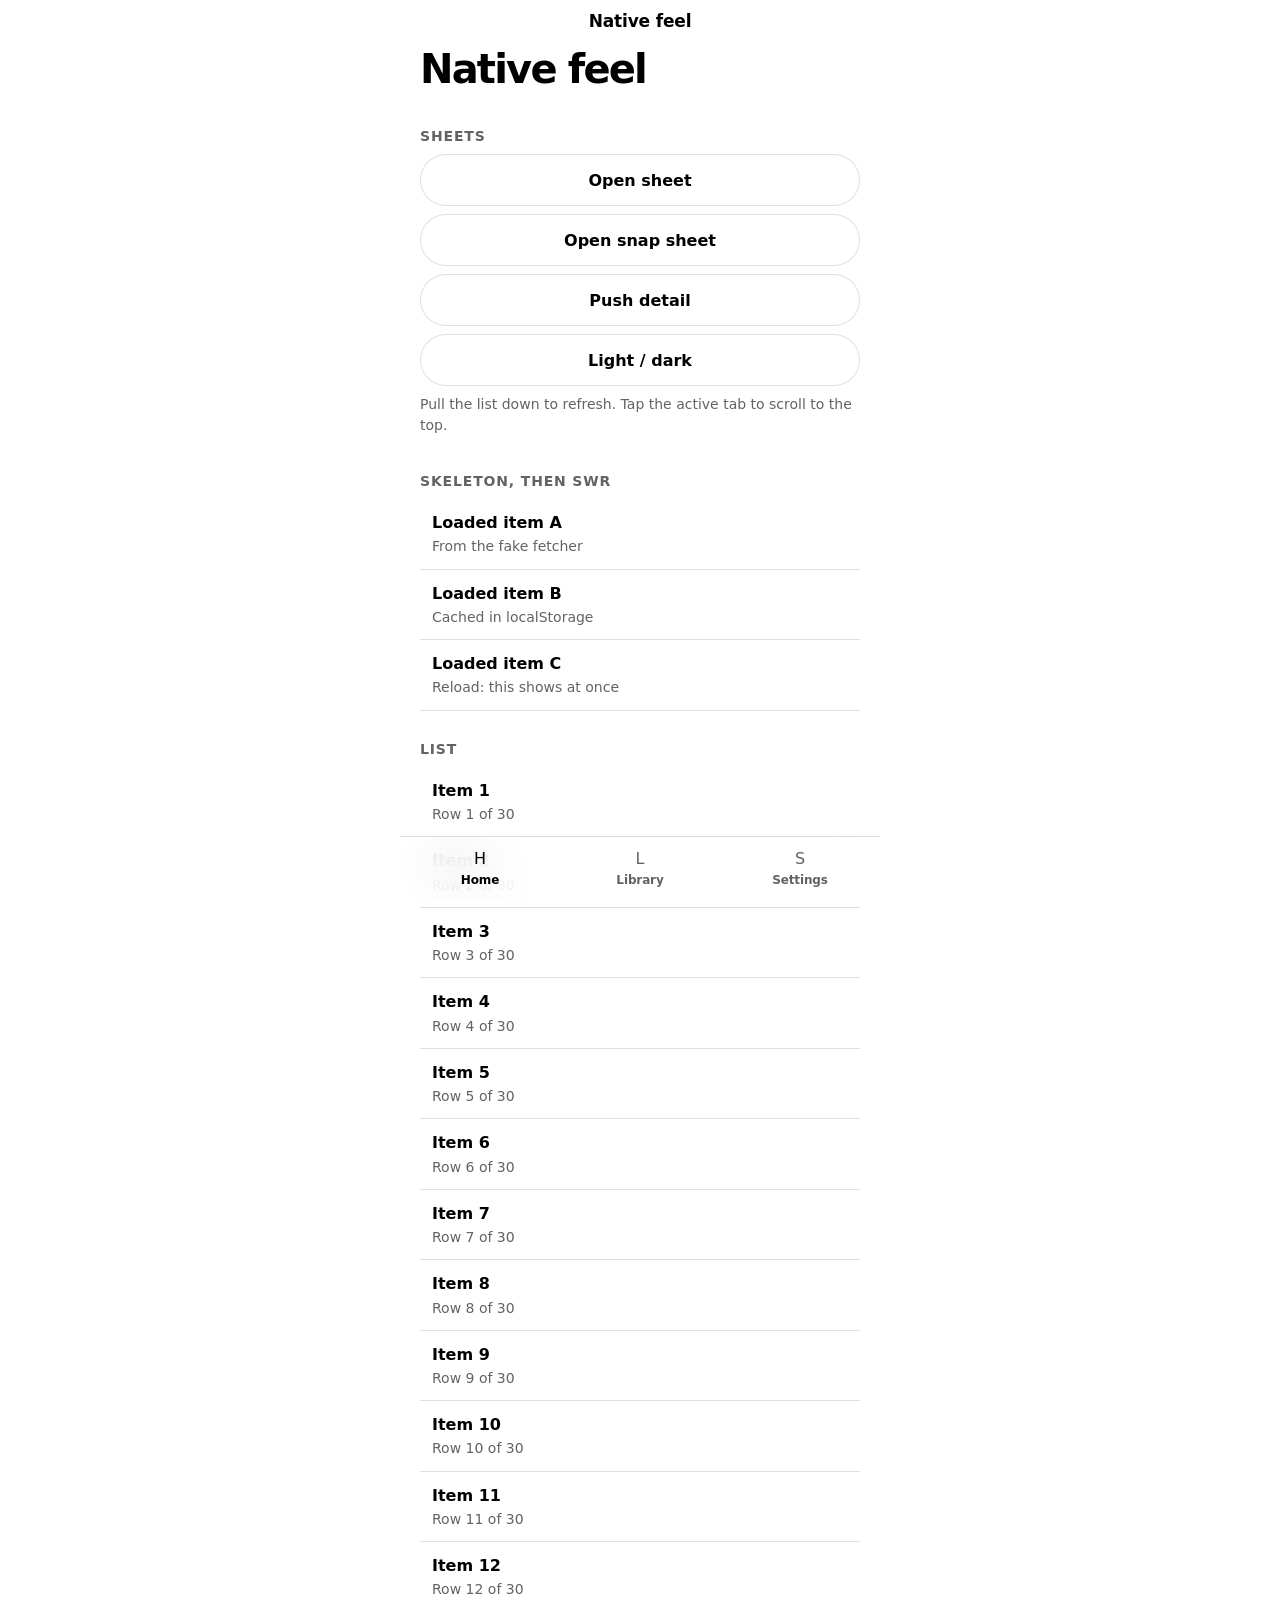
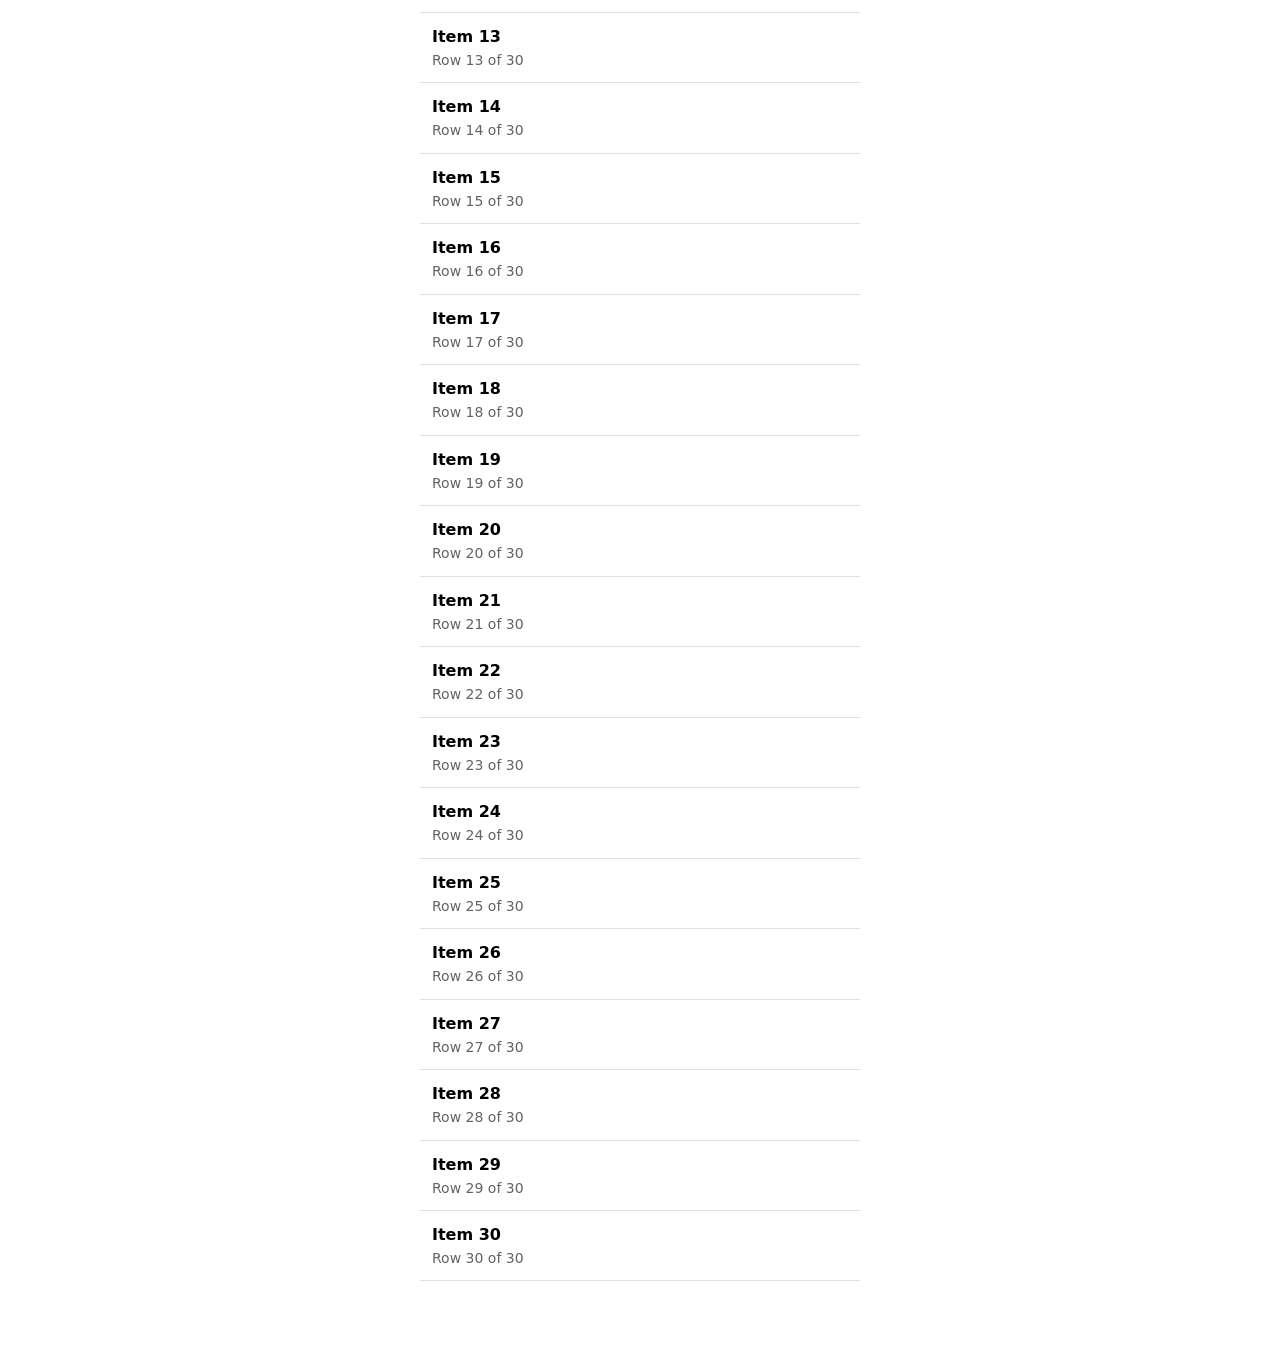
==== demo/native/index.html @ bf3e9220 "feat: native feel (v0.6.0): transitions, iOS sheets, touch feel, system look, app-like scrolling, in" ====
<!DOCTYPE html>
<html lang="en" class="ak-native ak-system-font">
<head>
<meta charset="utf-8">
<meta name="viewport" content="width=device-width, initial-scale=1, viewport-fit=cover">
<title>app-kit native feel demo</title>
<meta name="color-scheme" content="dark light">
<link rel="stylesheet" href="../../frontend/ak-tokens.css">
<link rel="stylesheet" href="../../frontend/ak-components.css">
<link rel="stylesheet" href="../../frontend/app-kit.css">
<link rel="stylesheet" href="../../frontend/ak-native.css">
<link rel="stylesheet" href="../../frontend/ak-view-transitions.css">
<style>
  html, body { background: var(--ak-bg); }
  body { margin: 0; color: var(--ak-text); font: var(--ak-fs-lg)/1.45 var(--ak-font); }
  #app { box-sizing: border-box; width: min(var(--ak-phone), 100%); min-height: 100vh; margin: 0 auto; padding-bottom: calc(var(--ak-tab) + 24px); background: var(--ak-bg); }
  .demo-section { padding: var(--ak-s3) 20px 0; }
  .demo-section h2 { margin: var(--ak-s4) 0 var(--ak-s2); color: var(--ak-muted); font-size: var(--ak-fs-md); font-weight: 600; text-transform: uppercase; letter-spacing: 0.06em; }
  .demo-buttons { display: flex; flex-wrap: wrap; gap: var(--ak-s2); }
  .demo-note { margin: var(--ak-s2) 0; color: var(--ak-muted); font-size: var(--ak-fs-md); }
  .demo-skel-row { display: flex; align-items: center; gap: var(--ak-s3); padding: var(--ak-s3) 0; }
  .demo-skel-row .demo-skel-text { flex: 1; min-width: 0; }
  .demo-detail { box-sizing: border-box; width: min(var(--ak-phone), 100%); min-height: 100vh; margin: 0 auto; padding: var(--ak-safe-top) 0 24px; background: var(--ak-bg); }
  .demo-sheet-body p { margin: 0 0 var(--ak-s3); }
  [hidden] { display: none !important; }
</style>
</head>
<body>

<div id="app">
  <section class="ak-screen" id="screen-main">
    <header class="ak-navbar"><span class="ak-navbar-title" aria-hidden="true">Native feel</span></header>
    <h1 class="ak-large-title" id="large-title">Native feel</h1>
    <div id="tab-content"></div>
  </section>

  <section class="ak-screen demo-detail" id="screen-detail" hidden>
    <div class="ak-screen-head">
      <button class="ak-btn ak-btn-text" id="btn-back" type="button">Back</button>
    </div>
    <div class="demo-section">
      <h1 class="ak-screen-title">Detail</h1>
      <p class="demo-note">Pushed with AppKit.transition.go({ direction: 'push' }). Back pops it.</p>
      <p class="demo-note"><strong>Demo only:</strong> the edge swipe back is forced on here (force: true). In an installed app it is on by itself. In a browser tab it stays off, because the browser owns that gesture.</p>
    </div>
  </section>
</div>

<!-- Outside #app: a transform on #app (sheet scaleBackground) would move fixed children. -->
<div id="tabbar-host"></div>

<script src="../../frontend/ak-native.js"></script>
<script src="../../frontend/ak-sheet.js"></script>
<script src="../../frontend/ak-tabbar.js"></script>
<script src="../../frontend/ak-transition.js"></script>
<script src="../../frontend/ak-swr.js"></script>
<script src="demo.js"></script>
</body>
</html>
---- frontend/ak-tokens.css ----
/*
 * app-kit design tokens (the Hangry look, shared by all apps).
 *
 * Dark is the default. A light phone gets the light colours through
 * prefers-color-scheme. A page can force a scheme with
 * <html data-ak-scheme="dark"> or <html data-ak-scheme="light">, and that
 * wins over the phone setting. Only colours change between schemes. Space,
 * type and radii are the same in both.
 *
 * ---------------------------------------------------------------------------
 * OVERRIDE POINT: ACCENT. Each app keeps its own accent colour.
 * ---------------------------------------------------------------------------
 * The defaults below are Hangry pink. An app sets its own accent by
 * reassigning these four variables in a style block AFTER this file:
 *
 *   --ak-accent          the main accent (links, accent buttons, active marks)
 *   --ak-accent-2        the focus ring and the focused input outline
 *   --ak-accent-strong   a deeper accent for pressed or filled states
 *   --ak-accent-ink      text on top of an accent fill
 *
 * Example (Loan some, teal):
 *
 *   :root {
 *     --ak-accent: #2bb3a3; --ak-accent-2: #2bb3a3; --ak-accent-strong: #2bb3a3;
 *   }
 *   @media (prefers-color-scheme: light) {
 *     :root { --ak-accent: #00857a; --ak-accent-2: #00857a; --ak-accent-strong: #00857a; }
 *   }
 *   // Only if the page forces a scheme with data-ak-scheme:
 *   html[data-ak-scheme="dark"]  { --ak-accent: #2bb3a3; --ak-accent-2: #2bb3a3; --ak-accent-strong: #2bb3a3; }
 *   html[data-ak-scheme="light"] { --ak-accent: #00857a; --ak-accent-2: #00857a; --ak-accent-strong: #00857a; }
 *
 * ---------------------------------------------------------------------------
 * OVERRIDE POINT: FONT. Each app may set its own font.
 * ---------------------------------------------------------------------------
 *   --ak-font           the UI font
 *   --ak-font-article   long text (Extrablatt may put a serif here)
 *
 *   :root { --ak-font: Inter, system-ui, sans-serif; }
 */

:root {
  /* Safe area. Same values as app-kit.css, so either file works alone. */
  --ak-safe-top: env(safe-area-inset-top, 0px);
  --ak-safe-right: env(safe-area-inset-right, 0px);
  --ak-safe-bottom: env(safe-area-inset-bottom, 0px);
  --ak-safe-left: env(safe-area-inset-left, 0px);

  /* Colour, dark (the default). */
  /*
   * Text colours (muted, danger, accent + accent-ink) reach WCAG AA (4.5:1)
   * on the page surfaces in both schemes. The error toast reuses --ak-danger
   * on --ak-surface-2, which passes too, so it needs no toast-only colour.
   * The dark accent is a little deeper than before so white ink on an accent
   * fill reaches 4.5:1 (it was 3.56:1 with #ff2d78).
   */
  --ak-bg: #000000;
  --ak-text: #ffffff;
  --ak-muted: #a6a6aa;
  --ak-faint: #636366;
  --ak-hairline: rgba(255, 255, 255, 0.12);
  --ak-surface: #1c1c1e;
  --ak-surface-2: #2c2c2e;
  --ak-surface-3: #3a3a3c;
  --ak-panel: #141416;
  --ak-danger: #ff7f77;
  --ak-warning: #ffd60a;
  --ak-success: #30d158;
  --ak-badge: #9f1239;
  --ak-scrim: rgba(0, 0, 0, 0.72);
  --ak-tabbar: rgba(0, 0, 0, 0.92);
  --ak-overlay: rgba(28, 28, 30, 0.72);
  --ak-glass: rgba(0, 0, 0, 0.72);
  --ak-btn-fill: #ffffff;
  --ak-btn-ink: #000000;
  --ak-accent: #e3166b;
  --ak-accent-2: #ff4d8d;
  --ak-accent-strong: #c40e52;
  --ak-accent-ink: #ffffff;
  color-scheme: dark;

  /* Plan gradients, dark. Dark enough that white type stays readable. */
  --ak-grad-0-1: #5e2b2c; --ak-grad-0-2: #3d1c08;
  --ak-grad-1-1: #5d2f18; --ak-grad-1-2: #372100;
  --ak-grad-2-1: #553503; --ak-grad-2-2: #2d2700;
  --ak-grad-3-1: #483d00; --ak-grad-3-2: #1e2c07;
  --ak-grad-4-1: #364310; --ak-grad-4-2: #092f18;
  --ak-grad-5-1: #1d4826; --ak-grad-5-2: #003027;
  --ak-grad-6-1: #00493a; --ak-grad-6-2: #002e34;
  --ak-grad-7-1: #00484d; --ak-grad-7-2: #002b3e;
  --ak-grad-8-1: #00445b; --ak-grad-8-2: #112743;
  --ak-grad-9-1: #1c3f63; --ak-grad-9-2: #222243;
  --ak-grad-10-1: #343864; --ak-grad-10-2: #2e1e3d;
  --ak-grad-11-1: #45325d; --ak-grad-11-2: #371a33;
  --ak-grad-12-1: #522e51; --ak-grad-12-2: #3d1826;
  --ak-grad-13-1: #5b2b40; --ak-grad-13-2: #3f1917;

  /* Names the v0.1.0 install prompt reads. */
  --ak-ink: var(--ak-text);
  --ak-line: var(--ak-hairline);

  /* Font. Override per app. */
  --ak-font: -apple-system, BlinkMacSystemFont, "Segoe UI", Roboto, Helvetica, Arial, sans-serif;
  --ak-font-article: var(--ak-font);

  /* Type */
  --ak-fs-xs: 11px;
  --ak-fs-sm: 13px;
  --ak-fs-md: 14px;
  --ak-fs-lg: 16px;
  --ak-fs-xl: 17px;
  --ak-fs-display: clamp(32px, 9vw, 40px);
  --ak-fw: 650;
  --ak-fw-bold: 700;
  --ak-lh: 1.35;

  /* Space */
  --ak-s1: 4px;
  --ak-s2: 8px;
  --ak-s3: 12px;
  --ak-s4: 16px;
  --ak-s5: 24px;
  --ak-s15: 15px;
  --ak-s25: 25px;
  --ak-s35: 35px;
  --ak-gutter: 16px;

  /* Radii */
  --ak-radius-sm: 10px;
  --ak-radius-md: 14px;
  --ak-radius-lg: 16px;
  --ak-radius-xl: 22px;
  --ak-radius-hero: 28px;
  --ak-radius-pill: 999px;

  /* Chrome */
  --ak-phone: 480px;
  --ak-tab: calc(64px + env(safe-area-inset-bottom, 0px));
  --ak-tap: 44px;
  --ak-sheet-margin: 12px;

  /*
   * Stacking order: tab bar < sheet layer < toast. Inside the sheet layer
   * the scrim sits under the sheet. A sheet layer is its own stacking
   * context, so the scrim and sheet numbers only count inside it. If an app
   * has its own fixed bars, keep them below --ak-z-sheet-layer.
   */
  --ak-z-tabbar: 20;
  --ak-z-sheet-layer: 40;
  --ak-z-scrim: 30;
  --ak-z-sheet: 31;
  --ak-z-toast: 60;

  /* Motion */
  --ak-ease-spring: cubic-bezier(0.3, 1.45, 0.6, 1);
  --ak-duration: 120ms;
  --ak-duration-press: 80ms;
  --ak-duration-sheet: 220ms;
}

/* Light phone. Colours only. */
@media (prefers-color-scheme: light) {
  :root {
    --ak-bg: #ffffff;
    --ak-text: #000000;
    --ak-muted: #636366;
    --ak-faint: #aeaeb2;
    --ak-hairline: rgba(0, 0, 0, 0.12);
    --ak-surface: #ffffff;
    --ak-surface-2: #f2f2f7;
    --ak-surface-3: #e5e5ea;
    --ak-panel: #f2f2f7;
    --ak-danger: #c0281f;
    --ak-warning: #ff9f0a;
    --ak-success: #34c759;
    --ak-badge: #9f1239;
    --ak-scrim: rgba(0, 0, 0, 0.45);
    --ak-tabbar: rgba(255, 255, 255, 0.92);
    --ak-overlay: rgba(255, 255, 255, 0.78);
    --ak-glass: rgba(255, 255, 255, 0.72);
    --ak-btn-fill: #000000;
    --ak-btn-ink: #ffffff;
    --ak-accent: #c2185b;
    --ak-accent-2: #c2185b;
    --ak-accent-strong: #c2185b;
    --ak-accent-ink: #ffffff;
    color-scheme: light;

    --ak-grad-0-1: #763638; --ak-grad-0-2: #53280c;
    --ak-grad-1-1: #743b1f; --ak-grad-1-2: #4b2f00;
    --ak-grad-2-1: #6b4300; --ak-grad-2-2: #3e3600;
    --ak-grad-3-1: #5b4c00; --ak-grad-3-2: #2b3c0b;
    --ak-grad-4-1: #445514; --ak-grad-4-2: #0d4022;
    --ak-grad-5-1: #245a30; --ak-grad-5-2: #004136;
    --ak-grad-6-1: #005c4a; --ak-grad-6-2: #004047;
    --ak-grad-7-1: #005b60; --ak-grad-7-2: #003b54;
    --ak-grad-8-1: #005672; --ak-grad-8-2: #19365b;
    --ak-grad-9-1: #234f7c; --ak-grad-9-2: #2f2f5b;
    --ak-grad-10-1: #41477d; --ak-grad-10-2: #402a53;
    --ak-grad-11-1: #574075; --ak-grad-11-2: #4b2546;
    --ak-grad-12-1: #673a65; --ak-grad-12-2: #532335;
    --ak-grad-13-1: #723650; --ak-grad-13-2: #562422;
  }
}

/*
 * Forced schemes. They come after the media block and are more specific
 * (html + attribute), so they win over the phone setting.
 */
html[data-ak-scheme="dark"] {
  --ak-bg: #000000;
  --ak-text: #ffffff;
  --ak-muted: #a6a6aa;
  --ak-faint: #636366;
  --ak-hairline: rgba(255, 255, 255, 0.12);
  --ak-surface: #1c1c1e;
  --ak-surface-2: #2c2c2e;
  --ak-surface-3: #3a3a3c;
  --ak-panel: #141416;
  --ak-danger: #ff7f77;
  --ak-warning: #ffd60a;
  --ak-success: #30d158;
  --ak-badge: #9f1239;
  --ak-scrim: rgba(0, 0, 0, 0.72);
  --ak-tabbar: rgba(0, 0, 0, 0.92);
  --ak-overlay: rgba(28, 28, 30, 0.72);
  --ak-glass: rgba(0, 0, 0, 0.72);
  --ak-btn-fill: #ffffff;
  --ak-btn-ink: #000000;
  --ak-accent: #e3166b;
  --ak-accent-2: #ff4d8d;
  --ak-accent-strong: #c40e52;
  --ak-accent-ink: #ffffff;
  color-scheme: dark;

  --ak-grad-0-1: #5e2b2c; --ak-grad-0-2: #3d1c08;
  --ak-grad-1-1: #5d2f18; --ak-grad-1-2: #372100;
  --ak-grad-2-1: #553503; --ak-grad-2-2: #2d2700;
  --ak-grad-3-1: #483d00; --ak-grad-3-2: #1e2c07;
  --ak-grad-4-1: #364310; --ak-grad-4-2: #092f18;
  --ak-grad-5-1: #1d4826; --ak-grad-5-2: #003027;
  --ak-grad-6-1: #00493a; --ak-grad-6-2: #002e34;
  --ak-grad-7-1: #00484d; --ak-grad-7-2: #002b3e;
  --ak-grad-8-1: #00445b; --ak-grad-8-2: #112743;
  --ak-grad-9-1: #1c3f63; --ak-grad-9-2: #222243;
  --ak-grad-10-1: #343864; --ak-grad-10-2: #2e1e3d;
  --ak-grad-11-1: #45325d; --ak-grad-11-2: #371a33;
  --ak-grad-12-1: #522e51; --ak-grad-12-2: #3d1826;
  --ak-grad-13-1: #5b2b40; --ak-grad-13-2: #3f1917;
}

html[data-ak-scheme="light"] {
  --ak-bg: #ffffff;
  --ak-text: #000000;
  --ak-muted: #636366;
  --ak-faint: #aeaeb2;
  --ak-hairline: rgba(0, 0, 0, 0.12);
  --ak-surface: #ffffff;
  --ak-surface-2: #f2f2f7;
  --ak-surface-3: #e5e5ea;
  --ak-panel: #f2f2f7;
  --ak-danger: #c0281f;
  --ak-warning: #ff9f0a;
  --ak-success: #34c759;
  --ak-badge: #9f1239;
  --ak-scrim: rgba(0, 0, 0, 0.45);
  --ak-tabbar: rgba(255, 255, 255, 0.92);
  --ak-overlay: rgba(255, 255, 255, 0.78);
  --ak-glass: rgba(255, 255, 255, 0.72);
  --ak-btn-fill: #000000;
  --ak-btn-ink: #ffffff;
  --ak-accent: #c2185b;
  --ak-accent-2: #c2185b;
  --ak-accent-strong: #c2185b;
  --ak-accent-ink: #ffffff;
  color-scheme: light;

  --ak-grad-0-1: #763638; --ak-grad-0-2: #53280c;
  --ak-grad-1-1: #743b1f; --ak-grad-1-2: #4b2f00;
  --ak-grad-2-1: #6b4300; --ak-grad-2-2: #3e3600;
  --ak-grad-3-1: #5b4c00; --ak-grad-3-2: #2b3c0b;
  --ak-grad-4-1: #445514; --ak-grad-4-2: #0d4022;
  --ak-grad-5-1: #245a30; --ak-grad-5-2: #004136;
  --ak-grad-6-1: #005c4a; --ak-grad-6-2: #004047;
  --ak-grad-7-1: #005b60; --ak-grad-7-2: #003b54;
  --ak-grad-8-1: #005672; --ak-grad-8-2: #19365b;
  --ak-grad-9-1: #234f7c; --ak-grad-9-2: #2f2f5b;
  --ak-grad-10-1: #41477d; --ak-grad-10-2: #402a53;
  --ak-grad-11-1: #574075; --ak-grad-11-2: #4b2546;
  --ak-grad-12-1: #673a65; --ak-grad-12-2: #532335;
  --ak-grad-13-1: #723650; --ak-grad-13-2: #562422;
}
---- frontend/ak-components.css ----
/*
 * app-kit components (the Hangry look, tokenized).
 *
 * Needs ak-tokens.css. Every class starts with "ak-". Nothing here styles a
 * bare element, so including this file never changes existing markup.
 * The only element-rooted rules are html.ak-sheet-open and the html.eink layer.
 */

/* ---------- Buttons ---------- */

.ak-btn {
  appearance: none;
  box-sizing: border-box;
  display: inline-flex;
  align-items: center;
  justify-content: center;
  width: 100%;
  min-height: 52px;
  padding: 0 18px;
  border: 0;
  border-radius: var(--ak-radius-pill);
  background: var(--ak-btn-fill);
  color: var(--ak-btn-ink);
  font: inherit;
  font-size: var(--ak-fs-lg);
  font-weight: var(--ak-fw);
  text-decoration: none;
  cursor: pointer;
}
.ak-btn:disabled { opacity: 0.55; cursor: default; }
.ak-btn-secondary {
  background: transparent;
  color: var(--ak-text);
  box-shadow: inset 0 0 0 1px var(--ak-hairline);
}
.ak-btn-ghost { background: transparent; color: var(--ak-muted); }
.ak-btn-danger {
  background: transparent;
  color: var(--ak-danger);
  box-shadow: inset 0 0 0 1px var(--ak-danger);
}
.ak-btn-text {
  width: auto;
  min-height: var(--ak-tap);
  padding: 8px 0;
  background: transparent;
  color: var(--ak-muted);
  font-size: 15px;
  font-weight: 400;
}
.ak-btn-accent { background: var(--ak-accent); color: var(--ak-accent-ink); }

.ak-icon-btn {
  appearance: none;
  display: grid;
  place-items: center;
  position: relative;
  width: var(--ak-tap);
  height: var(--ak-tap);
  padding: 0;
  border: 0;
  background: transparent;
  color: var(--ak-text);
  font: inherit;
  cursor: pointer;
}
.ak-icon-btn-on { background: var(--ak-surface-2); border-radius: var(--ak-radius-pill); }

.ak-toggle {
  appearance: none;
  display: inline-flex;
  align-items: center;
  justify-content: center;
  box-sizing: border-box;
  width: 100%;
  min-height: 48px;
  padding: 0 18px;
  border: 0;
  border-radius: var(--ak-radius-pill);
  background: transparent;
  color: var(--ak-text);
  box-shadow: inset 0 0 0 1.5px var(--ak-text);
  font: inherit;
  font-size: var(--ak-fs-lg);
  font-weight: var(--ak-fw);
  cursor: pointer;
}
.ak-toggle-on {
  background: var(--ak-btn-fill);
  color: var(--ak-btn-ink);
  box-shadow: none;
}

.ak-chip {
  appearance: none;
  display: inline-flex;
  align-items: center;
  justify-content: center;
  box-sizing: border-box;
  min-height: var(--ak-tap);
  padding: 0 14px;
  border: 0;
  border-radius: var(--ak-radius-pill);
  background: var(--ak-surface-2);
  color: var(--ak-text);
  font: inherit;
  font-size: var(--ak-fs-md);
  text-decoration: none;
  cursor: pointer;
}
.ak-chip-on { background: var(--ak-btn-fill); color: var(--ak-btn-ink); }

.ak-pill {
  display: inline-flex;
  align-items: center;
  box-sizing: border-box;
  min-height: 40px;
  padding: 8px 16px;
  border: 0;
  border-radius: var(--ak-radius-pill);
  background: var(--ak-overlay);
  color: var(--ak-text);
  -webkit-backdrop-filter: blur(18px);
  backdrop-filter: blur(18px);
  font: inherit;
  font-size: 15px;
  font-weight: 600;
}

.ak-badge {
  display: inline-grid;
  place-items: center;
  box-sizing: border-box;
  min-width: 16px;
  height: 16px;
  padding: 0 4px;
  border-radius: 99px;
  background: var(--ak-badge);
  color: #ffffff;
  font-size: var(--ak-fs-xs);
  font-weight: var(--ak-fw-bold);
  line-height: 1;
}

/* ---------- Cards, panels, lists ---------- */

.ak-card {
  box-sizing: border-box;
  border-radius: var(--ak-radius-xl);
  background: var(--ak-surface);
  color: var(--ak-text);
  padding: var(--ak-s4);
}

.ak-card-hero {
  position: relative;
  box-sizing: border-box;
  height: 214px;
  border-radius: var(--ak-radius-hero);
  overflow: hidden;
  isolation: isolate;
  background: var(--ak-surface);
  color: #ffffff;
  padding: var(--ak-s4);
  display: flex;
  flex-direction: column;
  justify-content: flex-end;
}

.ak-card-menu {
  display: flex;
  flex-direction: column;
  box-sizing: border-box;
  min-width: min(220px, calc(100vw - 48px));
  padding: 6px;
  border-radius: var(--ak-radius-md);
  background: var(--ak-surface);
  color: var(--ak-text);
  box-shadow: 0 12px 40px rgba(0, 0, 0, 0.35);
}
.ak-card-menu[hidden] { display: none; }
.ak-card-menu-item {
  appearance: none;
  box-sizing: border-box;
  display: flex;
  align-items: center;
  justify-content: space-between;
  gap: 8px;
  width: 100%;
  min-height: var(--ak-tap);
  padding: 12px;
  border: 0;
  border-radius: var(--ak-radius-sm);
  background: transparent;
  color: inherit;
  font: inherit;
  font-size: var(--ak-fs-lg);
  text-align: left;
  cursor: pointer;
}
.ak-card-menu-item-on { background: var(--ak-hairline); }
.ak-card-menu-item-danger { color: var(--ak-danger); }
.ak-card-menu-item-muted { color: var(--ak-muted); }

.ak-panel {
  box-sizing: border-box;
  padding: var(--ak-s4);
  border-radius: var(--ak-radius-xl);
  background: var(--ak-panel);
  color: var(--ak-text);
}

.ak-list { display: flex; flex-direction: column; }
.ak-row {
  appearance: none;
  box-sizing: border-box;
  display: flex;
  align-items: center;
  gap: var(--ak-s3);
  min-height: var(--ak-tap);
  padding: var(--ak-s3);
  border: 0;
  border-bottom: 1px solid var(--ak-hairline);
  background: transparent;
  color: inherit;
  font: inherit;
  text-align: left;
}
.ak-row-grow { flex: 1; min-width: 0; }
.ak-row-title { margin: 0; font-size: var(--ak-fs-lg); font-weight: 600; }
.ak-row-sub { margin: 2px 0 0; color: var(--ak-muted); font-size: var(--ak-fs-md); }

.ak-or {
  display: flex;
  align-items: center;
  gap: var(--ak-s3);
  color: var(--ak-faint);
  font-size: var(--ak-fs-sm);
  letter-spacing: 0.08em;
  text-transform: uppercase;
}
.ak-or::before,
.ak-or::after {
  content: "";
  flex: 1;
  height: 1px;
  background: var(--ak-hairline);
}

/* ---------- Sheet ---------- */

html.ak-sheet-open,
html.ak-sheet-open body {
  overflow: hidden;
  overscroll-behavior: none;
}

.ak-scrim {
  position: fixed;
  top: 0;
  left: 0;
  width: 100%;
  height: 100%;
  padding: 0;
  border: 0;
  background: var(--ak-scrim);
  z-index: var(--ak-z-scrim, 30);
}

.ak-sheet {
  position: fixed;
  left: 0;
  right: 0;
  bottom: 0;
  box-sizing: border-box;
  width: min(var(--ak-phone), 100%);
  max-height: calc(100vh - var(--ak-sheet-margin) - var(--ak-safe-top));
  max-height: calc(100dvh - var(--ak-sheet-margin) - var(--ak-safe-top));
  margin: 0 auto;
  padding: 8px 20px calc(20px + var(--ak-safe-bottom));
  overflow-x: hidden;
  overflow-y: auto;
  overscroll-behavior: contain;
  border-radius: 22px 22px 0 0;
  background: var(--ak-surface);
  color: var(--ak-text);
  z-index: var(--ak-z-sheet, 31);
}
.ak-sheet:has(> .ak-sheet-scroll) {
  display: flex;
  flex-direction: column;
  overflow: hidden;
}

.ak-grabber {
  width: 36px;
  height: 5px;
  margin: 6px auto 14px;
  border-radius: 99px;
  background: var(--ak-surface-3);
  touch-action: none;
}
.ak-sheet-head {
  position: relative;
  z-index: 3;
  flex-shrink: 0;
  background: var(--ak-surface);
  touch-action: none;
}
.ak-sheet-scroll {
  flex: 1 1 auto;
  min-height: 0;
  overflow-x: hidden;
  overflow-y: auto;
  overscroll-behavior: contain;
  padding: 16px 6px 12px;
}
.ak-sheet-dock {
  position: sticky;
  bottom: 0;
  flex-shrink: 0;
  z-index: 2;
  padding-top: 16px;
  background: var(--ak-surface);
}

/*
 * AppKit.sheet adds these. The layer has its own z-index, so the whole sheet
 * (scrim and sheet inside it) paints above the tab bar. Without it, the 30
 * and 31 below only count inside the layer and the tab bar eats the taps.
 */
.ak-sheet-layer {
  position: fixed;
  top: 0;
  left: 0;
  width: 0;
  height: 0;
  z-index: var(--ak-z-sheet-layer, 40);
}
.ak-sheet-layer .ak-sheet { animation: ak-sheet-in var(--ak-duration-sheet) ease-out; }
.ak-sheet-layer .ak-scrim { animation: ak-fade-in var(--ak-duration-sheet) ease-out; }
.ak-sheet-layer.ak-closing .ak-sheet {
  transform: translateY(100%);
  transition: transform var(--ak-duration-sheet) ease-in;
}
.ak-sheet-layer.ak-closing .ak-scrim {
  opacity: 0;
  transition: opacity var(--ak-duration-sheet) ease-in;
}
.ak-sheet.ak-dragging { transition: none; }
@keyframes ak-sheet-in { from { transform: translateY(100%); } to { transform: translateY(0); } }
@keyframes ak-fade-in { from { opacity: 0; } to { opacity: 1; } }

/*
 * AppKit.sheet with opts.snaps. The sheet is as tall as its highest snap
 * (--ak-sheet-max, a fraction of the viewport) and is moved with a transform
 * (--ak-sheet-y), so a drag or a snap change never touches layout. While the
 * finger is down (.ak-dragging) the transition is off.
 */
.ak-sheet.ak-sheet-snaps {
  height: min(calc(var(--ak-sheet-max, 1) * 100vh), calc(100vh - var(--ak-sheet-margin) - var(--ak-safe-top)));
  height: min(calc(var(--ak-sheet-max, 1) * 100dvh), calc(100dvh - var(--ak-sheet-margin) - var(--ak-safe-top)));
  transform: translateY(var(--ak-sheet-y, 0px));
  transition: transform var(--ak-duration-sheet) ease-out;
}
.ak-sheet-layer .ak-sheet.ak-sheet-snaps.ak-dragging { transition: none; }
.ak-sheet-layer .ak-sheet.ak-sheet-snaps { animation-name: ak-sheet-in-snap; }
@keyframes ak-sheet-in-snap { from { transform: translateY(100%); } to { transform: translateY(var(--ak-sheet-y, 0px)); } }

/*
 * AppKit.sheet with opts.scaleBackground. The app root scales down behind the
 * sheet, iOS style. The sheet adds .ak-sheet-behind to that element while the
 * sheet is open (and until it has slid out) and .ak-sheet-scaled to <html>
 * while it is open. No background is set on html or body here, theme-color.js
 * reads the page background. Reduced motion: no scale at all.
 */
.ak-sheet-behind {
  transform-origin: 50% 0;
  transition: transform 300ms cubic-bezier(0.2, 0.8, 0.2, 1), border-radius 300ms ease-out;
}
@media (prefers-reduced-motion: no-preference) {
  :root.ak-sheet-scaled .ak-sheet-behind {
    transform: scale(0.94);
    border-radius: 14px;
    overflow: hidden;
  }
}
@media (prefers-reduced-motion: reduce) {
  .ak-sheet-behind { transition: none; }
}

/* AppKit.donate: the chip row wraps, the note has a bottom gap. */
.ak-donate-amounts { display: flex; flex-wrap: wrap; gap: 8px; margin: 12px 0; }
.ak-donate-note { margin: 0 0 12px; }

/* ---------- Tab bar and screen head ---------- */

.ak-tabbar {
  position: fixed;
  left: 0;
  right: 0;
  bottom: 0;
  box-sizing: border-box;
  display: flex;
  justify-content: space-around;
  align-items: center;
  width: min(var(--ak-phone), 100%);
  height: var(--ak-tab);
  margin: 0 auto;
  padding-bottom: var(--ak-safe-bottom);
  background: var(--ak-tabbar);
  -webkit-backdrop-filter: blur(20px);
  backdrop-filter: blur(20px);
  border-top: 0.5px solid var(--ak-hairline);
  z-index: var(--ak-z-tabbar, 20);
}
.ak-tab {
  appearance: none;
  position: relative;
  flex: 1;
  min-width: 0;
  height: 52px;
  display: flex;
  flex-direction: column;
  align-items: center;
  justify-content: center;
  gap: 2px;
  padding: 0;
  border: 0;
  background: transparent;
  color: var(--ak-muted);
  font: inherit;
  cursor: pointer;
}
.ak-tab[aria-current="page"] { color: var(--ak-text); }
.ak-tab-label { font-size: 12px; font-weight: var(--ak-fw); letter-spacing: -0.01em; }
.ak-tab .ak-badge { position: absolute; top: 4px; right: 6px; }

.ak-screen-head {
  display: flex;
  align-items: center;
  justify-content: space-between;
  gap: var(--ak-s3);
  padding: 14px 20px 6px;
}
.ak-screen-title {
  margin: 0;
  font-size: var(--ak-fs-display);
  font-weight: var(--ak-fw-bold);
  letter-spacing: -0.045em;
  line-height: 1.05;
}

/* ---------- Forms ---------- */

.ak-field {
  display: flex;
  flex-direction: column;
  gap: 6px;
  color: var(--ak-muted);
  font-size: var(--ak-fs-sm);
}
.ak-label { color: var(--ak-muted); font-size: var(--ak-fs-sm); font-weight: var(--ak-fw); line-height: 1.2; }

.ak-input {
  box-sizing: border-box;
  display: block;
  width: 100%;
  min-height: 52px;
  padding: 16px;
  border: 0;
  border-radius: var(--ak-radius-md);
  background: var(--ak-surface-2);
  color: var(--ak-text);
  font: inherit;
  font-size: var(--ak-fs-lg);
}
.ak-input::placeholder { color: var(--ak-faint); }
.ak-input:focus { outline: none; box-shadow: inset 0 0 0 2px var(--ak-accent-2); }
/* A multi-line field: put ak-input on a textarea. */
.ak-input:where(textarea) { min-height: 132px; resize: none; line-height: 1.4; }

.ak-segment {
  display: grid;
  grid-template-columns: 1fr 1fr;
  gap: 4px;
  padding: 4px;
  border-radius: var(--ak-radius-md);
  background: var(--ak-surface-2);
}
.ak-segment-btn {
  appearance: none;
  min-height: var(--ak-tap);
  border: 0;
  border-radius: var(--ak-radius-sm);
  background: transparent;
  color: var(--ak-text);
  font: inherit;
  font-size: var(--ak-fs-lg);
  font-weight: var(--ak-fw);
  cursor: pointer;
}
.ak-segment-btn-on,
.ak-segment-btn[aria-pressed="true"],
.ak-segment-btn.ak-on {
  background: var(--ak-btn-fill);
  color: var(--ak-btn-ink);
}

/* ---------- Feedback ---------- */

.ak-toast {
  position: fixed;
  left: 0;
  right: 0;
  bottom: calc(var(--ak-tab) + 12px);
  box-sizing: border-box;
  width: min(440px, calc(100% - 24px));
  margin: 0 auto;
  padding: 12px 14px;
  border-radius: var(--ak-radius-md);
  background: var(--ak-surface-2);
  color: var(--ak-text);
  font-size: var(--ak-fs-md);
  z-index: var(--ak-z-toast, 60);
}
.ak-toast + .ak-toast { bottom: calc(var(--ak-tab) + 12px + 56px); }
/*
 * Error text uses --ak-danger. Both schemes reach 4.5:1 on the toast
 * background (--ak-surface-2), so no toast-only colour is needed.
 */
.ak-toast-error, .ak-toast-danger { color: var(--ak-danger); }
.ak-toast-success { color: var(--ak-success); }
.ak-toast-warning { color: var(--ak-warning); }

.ak-banner {
  display: flex;
  align-items: center;
  gap: 10px;
  box-sizing: border-box;
  padding: 8px 10px;
  border-radius: var(--ak-radius-lg);
  background: var(--ak-surface);
  color: var(--ak-text);
  box-shadow: 0 10px 28px rgba(0, 0, 0, 0.4);
}

.ak-empty {
  box-sizing: border-box;
  width: 100%;
  min-height: 112px;
  padding: 22px;
  border: 1px dashed var(--ak-hairline);
  border-radius: var(--ak-radius-hero);
  background: transparent;
  color: var(--ak-muted);
  font-size: var(--ak-fs-lg);
}

/* ---------- Avatars ---------- */

.ak-avatar {
  display: inline-grid;
  place-items: center;
  flex: none;
  box-sizing: border-box;
  width: 28px;
  height: 28px;
  border-radius: 50%;
  background: var(--ak-surface-3);
  color: #ffffff;
  font-size: 12px;
  font-weight: var(--ak-fw-bold);
  letter-spacing: -0.03em;
}
.ak-avatar-lg { width: 72px; height: 72px; font-size: 28px; }
.ak-avatar-wrap { display: flex; align-items: center; }
.ak-avatar-wrap > .ak-avatar { border: 2px solid var(--ak-bg); }
.ak-avatar-wrap > .ak-avatar + .ak-avatar { margin-left: -8px; }

/* ---------- Gradients ---------- */

.ak-grad { background: linear-gradient(155deg, var(--g1), var(--g2)); color: #ffffff; }
.ak-grad-0 { --g1: var(--ak-grad-0-1); --g2: var(--ak-grad-0-2); }
.ak-grad-1 { --g1: var(--ak-grad-1-1); --g2: var(--ak-grad-1-2); }
.ak-grad-2 { --g1: var(--ak-grad-2-1); --g2: var(--ak-grad-2-2); }
.ak-grad-3 { --g1: var(--ak-grad-3-1); --g2: var(--ak-grad-3-2); }
.ak-grad-4 { --g1: var(--ak-grad-4-1); --g2: var(--ak-grad-4-2); }
.ak-grad-5 { --g1: var(--ak-grad-5-1); --g2: var(--ak-grad-5-2); }
.ak-grad-6 { --g1: var(--ak-grad-6-1); --g2: var(--ak-grad-6-2); }
.ak-grad-7 { --g1: var(--ak-grad-7-1); --g2: var(--ak-grad-7-2); }
.ak-grad-8 { --g1: var(--ak-grad-8-1); --g2: var(--ak-grad-8-2); }
.ak-grad-9 { --g1: var(--ak-grad-9-1); --g2: var(--ak-grad-9-2); }
.ak-grad-10 { --g1: var(--ak-grad-10-1); --g2: var(--ak-grad-10-2); }
.ak-grad-11 { --g1: var(--ak-grad-11-1); --g2: var(--ak-grad-11-2); }
.ak-grad-12 { --g1: var(--ak-grad-12-1); --g2: var(--ak-grad-12-2); }
.ak-grad-13 { --g1: var(--ak-grad-13-1); --g2: var(--ak-grad-13-2); }
.ak-grad-0, .ak-grad-1, .ak-grad-2, .ak-grad-3, .ak-grad-4, .ak-grad-5, .ak-grad-6,
.ak-grad-7, .ak-grad-8, .ak-grad-9, .ak-grad-10, .ak-grad-11, .ak-grad-12, .ak-grad-13 {
  background: linear-gradient(155deg, var(--g1), var(--g2));
  color: #ffffff;
}

/* ---------- Press feel ---------- */
/*
 * Tappable kit controls dip and dim while held, then spring back. :where keeps
 * the specificity at zero, so a component rule still wins. Only kit classes,
 * never bare button or a. A disabled control and the scrim do not move.
 */
:where(.ak-btn, .ak-icon-btn, .ak-chip, .ak-toggle, .ak-tab, .ak-row, .ak-pill,
  .ak-segment-btn, .ak-card-menu-item, .ak-card-hero) {
  touch-action: manipulation;
  -webkit-tap-highlight-color: transparent;
  transition: transform var(--ak-duration) var(--ak-ease-spring), filter var(--ak-duration) ease-out;
}
:where(.ak-btn, .ak-icon-btn, .ak-chip, .ak-toggle, .ak-tab, .ak-row, .ak-pill,
  .ak-segment-btn, .ak-card-menu-item):where(:not(:disabled, .ak-scrim)):where(:active) {
  transform: scale(0.96);
  filter: brightness(0.88);
  transition-duration: var(--ak-duration-press);
  transition-timing-function: ease-out;
}
:where(.ak-card-hero):where(:active) {
  transform: scale(0.98);
  filter: brightness(0.92);
  transition-duration: var(--ak-duration-press);
  transition-timing-function: ease-out;
}

@media (prefers-reduced-motion: reduce) {
  :where(.ak-btn, .ak-icon-btn, .ak-chip, .ak-toggle, .ak-tab, .ak-row, .ak-pill,
    .ak-segment-btn, .ak-card-menu-item, .ak-card-hero) {
    transition: none;
  }
  :where(.ak-btn, .ak-icon-btn, .ak-chip, .ak-toggle, .ak-tab, .ak-row, .ak-pill,
    .ak-segment-btn, .ak-card-menu-item, .ak-card-hero):where(:active) {
    transform: none;
    filter: none;
  }
  .ak-sheet-layer .ak-sheet,
  .ak-sheet-layer .ak-scrim { animation: none; }
  .ak-sheet-layer.ak-closing .ak-sheet,
  .ak-sheet-layer.ak-closing .ak-scrim { transition: none; }
  .ak-sheet.ak-sheet-snaps { transition: none; }
  .ak-sheet-layer .ak-sheet.ak-sheet-snaps { animation: none; }
}

/* ---------- E-ink ---------- */
/*
 * html.eink (Extrablatt on a Kindle): greyscale, high contrast, no blur, no
 * shadow, no press motion, small radii, big tap targets. Kept last so it wins.
 */
html.eink {
  --ak-bg: #ffffff;
  --ak-text: #000000;
  --ak-muted: #333333;
  --ak-faint: #555555;
  --ak-hairline: #000000;
  --ak-surface: #ffffff;
  --ak-surface-2: #ffffff;
  --ak-surface-3: #cccccc;
  --ak-panel: #ffffff;
  --ak-danger: #000000;
  --ak-warning: #000000;
  --ak-success: #000000;
  --ak-badge: #000000;
  --ak-scrim: rgba(255, 255, 255, 0.9);
  --ak-tabbar: #ffffff;
  --ak-overlay: #ffffff;
  --ak-glass: #ffffff;
  --ak-btn-fill: #000000;
  --ak-btn-ink: #ffffff;
  --ak-accent: #000000;
  --ak-accent-2: #000000;
  --ak-accent-strong: #000000;
  --ak-accent-ink: #ffffff;
  --ak-radius-sm: 4px;
  --ak-radius-md: 6px;
  --ak-radius-lg: 6px;
  --ak-radius-xl: 8px;
  --ak-radius-hero: 8px;
  --ak-tap: 52px;
  color-scheme: light;
}
html.eink .ak-btn,
html.eink .ak-toggle { min-height: 56px; border-radius: var(--ak-radius-md); }
html.eink .ak-btn-secondary,
html.eink .ak-btn-danger,
html.eink .ak-toggle { box-shadow: inset 0 0 0 2px #000000; }
html.eink .ak-chip,
html.eink .ak-segment-btn,
html.eink .ak-card-menu-item,
html.eink .ak-icon-btn { min-height: 52px; }
html.eink .ak-icon-btn { width: 52px; height: 52px; }
html.eink .ak-chip,
html.eink .ak-pill { border-radius: var(--ak-radius-md); box-shadow: inset 0 0 0 1px #000000; }
html.eink .ak-chip-on,
html.eink .ak-segment-btn-on,
html.eink .ak-segment-btn[aria-pressed="true"],
html.eink .ak-segment-btn.ak-on { box-shadow: none; }
html.eink .ak-tab { height: 56px; }
html.eink .ak-input { min-height: 56px; box-shadow: inset 0 0 0 2px #000000; }
html.eink .ak-input:focus { box-shadow: inset 0 0 0 4px #000000; }
html.eink .ak-card,
html.eink .ak-panel,
html.eink .ak-banner,
html.eink .ak-toast,
html.eink .ak-card-menu { box-shadow: inset 0 0 0 1px #000000; }
html.eink .ak-card-hero { box-shadow: inset 0 0 0 2px #000000; }
html.eink .ak-pill,
html.eink .ak-tabbar,
html.eink .ak-scrim {
  -webkit-backdrop-filter: none;
  backdrop-filter: none;
}
html.eink .ak-grad,
html.eink .ak-grad-0, html.eink .ak-grad-1, html.eink .ak-grad-2, html.eink .ak-grad-3,
html.eink .ak-grad-4, html.eink .ak-grad-5, html.eink .ak-grad-6, html.eink .ak-grad-7,
html.eink .ak-grad-8, html.eink .ak-grad-9, html.eink .ak-grad-10, html.eink .ak-grad-11,
html.eink .ak-grad-12, html.eink .ak-grad-13 {
  background: #ffffff;
  color: #000000;
}
html.eink .ak-badge { box-shadow: none; }
html.eink :where(.ak-btn, .ak-icon-btn, .ak-chip, .ak-toggle, .ak-tab, .ak-row, .ak-pill,
  .ak-segment-btn, .ak-card-menu-item, .ak-card-hero),
html.eink .ak-sheet-layer .ak-sheet,
html.eink .ak-sheet-layer .ak-scrim {
  transition: none;
  animation: none;
}
html.eink :where(.ak-btn, .ak-icon-btn, .ak-chip, .ak-toggle, .ak-tab, .ak-row, .ak-pill,
  .ak-segment-btn, .ak-card-menu-item, .ak-card-hero):where(:active) {
  transform: none;
  filter: none;
}
html.eink .ak-btn:active,
html.eink .ak-chip:active,
html.eink .ak-toggle:active { transform: none; filter: none; }
---- frontend/app-kit.css ----
/*
 * app-kit base CSS.
 *
 * Safe-area tokens. They are 0px wherever the device has no inset.
 */
:root {
  --ak-safe-top: env(safe-area-inset-top, 0px);
  --ak-safe-right: env(safe-area-inset-right, 0px);
  --ak-safe-bottom: env(safe-area-inset-bottom, 0px);
  --ak-safe-left: env(safe-area-inset-left, 0px);
}

/*
 * Optional. Add class "ak-status-strip" to <html>.
 * In an installed app, a fixed strip as tall as the status bar, in the page
 * colour, so scrolling text never runs under the clock. Set --ak-bg to your
 * page colour. The page needs viewport-fit=cover for the inset to be non-zero.
 */
@media (display-mode: standalone) {
  html.ak-status-strip body::before {
    content: "";
    position: fixed;
    top: 0;
    left: 0;
    right: 0;
    height: var(--ak-safe-top);
    background: var(--ak-bg, canvas);
    z-index: 60;
    pointer-events: none;
  }
}
---- frontend/ak-native.css ----
/*
 * app-kit "native feel" (v0.6.0). Opt-in. Link it after ak-tokens.css and
 * ak-components.css:
 *
 *   <link rel="stylesheet" href="/app-kit/ak-native.css">
 *
 * Linking the file changes nothing by itself. What is scoped to <html class="ak-native">
 * (touch feel, translucent tab bar, the tab bar staying put in page transitions)
 * only applies once the app adds that class. What is an explicit class
 * (.ak-navbar, .ak-large-title, .ak-ptr, .ak-skeleton*, .ak-contain) only
 * applies where the app uses it. The page transition animations only run while
 * AppKit.transition.go has set data-ak-nav on <html>.
 *
 * This file never sets a background on html or body: theme-color.js reads the
 * page background. Guide: docs/native-feel.md.
 */

/* ---------- 1. Page transitions (AppKit.transition.go) ---------- */
/*
 * iOS-like push and pop with the View Transitions API. The new screen slides in
 * from the right and the old one slides back and dims. Pop is the mirror. Reduced
 * motion turns the animations off (the script does not start a transition then).
 */
@keyframes ak-nav-in-right {
  from { transform: translateX(100%); }
  to { transform: translateX(0); }
}
@keyframes ak-nav-out-right {
  from { transform: translateX(0); }
  to { transform: translateX(100%); }
}
@keyframes ak-nav-out-left {
  from { transform: translateX(0); filter: brightness(1); }
  to { transform: translateX(-30%); filter: brightness(0.8); }
}
@keyframes ak-nav-in-left {
  from { transform: translateX(-30%); filter: brightness(0.8); }
  to { transform: translateX(0); filter: brightness(1); }
}

html[data-ak-nav]::view-transition-old(root),
html[data-ak-nav]::view-transition-new(root) {
  mix-blend-mode: normal;
  animation-duration: 350ms;
  animation-timing-function: cubic-bezier(0.2, 0.8, 0.2, 1);
  animation-fill-mode: both;
}
html[data-ak-nav="push"]::view-transition-old(root) { animation-name: ak-nav-out-left; }
html[data-ak-nav="push"]::view-transition-new(root) { animation-name: ak-nav-in-right; z-index: 2; }
html[data-ak-nav="pop"]::view-transition-old(root) { animation-name: ak-nav-out-right; z-index: 2; }
html[data-ak-nav="pop"]::view-transition-new(root) { animation-name: ak-nav-in-left; }

/* The tab bar stays put: it is its own transition group and does not slide. */
html.ak-native .ak-tabbar { view-transition-name: ak-tabbar; }
html[data-ak-nav]::view-transition-old(ak-tabbar),
html[data-ak-nav]::view-transition-new(ak-tabbar) { animation: none; mix-blend-mode: normal; }

@media (prefers-reduced-motion: reduce) {
  html[data-ak-nav]::view-transition-old(root),
  html[data-ak-nav]::view-transition-new(root) {
    animation: none;
  }
}

/* ---------- 3. Touch feel ---------- */
/* Everything here needs <html class="ak-native">. */

html.ak-native button,
html.ak-native a,
html.ak-native [role="button"],
html.ak-native .ak-tab,
html.ak-native .ak-pressable,
html.ak-native label,
html.ak-native summary {
  -webkit-tap-highlight-color: transparent;
}

/* No 300ms delay and no double-tap zoom. */
html.ak-native button,
html.ak-native a,
html.ak-native [role="button"],
html.ak-native .ak-tab,
html.ak-native label {
  touch-action: manipulation;
}

/* UI chrome is not selectable. Inputs, text areas, editable text and body text are left alone. */
html.ak-native button,
html.ak-native .ak-tab,
html.ak-native .ak-tabbar,
html.ak-native .ak-navbar,
html.ak-native .ak-sheet-head,
html.ak-native .ak-grabber,
html.ak-native [role="button"] {
  -webkit-user-select: none;
  user-select: none;
  -webkit-touch-callout: none;
}

/*
 * Instant press state. The control dims at once while it is held (no
 * transition) and fades back after. The kit's own press motion (scale and
 * brightness in ak-components.css) is replaced by this single opacity change,
 * so a press is not dimmed twice. .ak-pressable (any element) dips instead.
 */
html.ak-native button,
html.ak-native .ak-tab,
html.ak-native [role="button"],
html.ak-native .ak-pressable {
  transition: opacity 180ms ease-out, transform 180ms ease-out;
}
html.ak-native button:not(:disabled, .ak-scrim):active,
html.ak-native .ak-tab:active,
html.ak-native [role="button"]:active {
  opacity: 0.6;
  transform: none;
  filter: none;
  transition: none;
}
html.ak-native .ak-pressable:active {
  opacity: 0.85;
  transform: scale(0.97);
  transition: none;
}

@media (prefers-reduced-motion: reduce) {
  html.ak-native button,
  html.ak-native .ak-tab,
  html.ak-native [role="button"],
  html.ak-native .ak-pressable {
    transition: none;
  }
  html.ak-native .ak-pressable:active { transform: none; }
}

/* Rubber-banding. Opt in per page, and per scroller. */
html.ak-no-bounce,
html.ak-no-bounce body {
  overscroll-behavior: none;
}
.ak-contain { overscroll-behavior: contain; }

/* ---------- 4. System look ---------- */

/* For an app that overrides --ak-font but wants the system font back. */
html.ak-system-font {
  --ak-font: -apple-system, BlinkMacSystemFont, "SF Pro Text", system-ui, "Segoe UI", Roboto, Helvetica, Arial, sans-serif;
  --ak-font-article: -apple-system, BlinkMacSystemFont, "SF Pro Text", system-ui, "Segoe UI", Roboto, Helvetica, Arial, sans-serif;
  -webkit-font-smoothing: antialiased;
}

/*
 * Large title. Markup:
 *   <header class="ak-navbar"><span class="ak-navbar-title" aria-hidden="true">Closet</span></header>
 *   <h1 class="ak-large-title">Closet</h1>
 * AppKit.largeTitle adds .ak-collapsed to the navbar once the large title has
 * scrolled under it. Until then the small title and the hairline are hidden.
 */
.ak-navbar {
  position: sticky;
  top: 0;
  z-index: var(--ak-z-tabbar, 20);
  box-sizing: border-box;
  display: flex;
  align-items: center;
  justify-content: center;
  min-height: calc(44px + var(--ak-safe-top));
  padding: var(--ak-safe-top) var(--ak-s4) 0;
  background: var(--ak-glass);
  -webkit-backdrop-filter: saturate(180%) blur(20px);
  backdrop-filter: saturate(180%) blur(20px);
  border-bottom: 0.5px solid transparent;
  color: var(--ak-text);
  transition: border-color 150ms ease-out;
}
.ak-navbar.ak-collapsed { border-bottom-color: var(--ak-hairline); }
.ak-navbar-title {
  font-size: var(--ak-fs-xl);
  font-weight: var(--ak-fw);
  letter-spacing: -0.01em;
  opacity: 0;
  transition: opacity 150ms ease-out;
}
.ak-navbar.ak-collapsed .ak-navbar-title { opacity: 1; }
.ak-large-title {
  margin: 0;
  padding: var(--ak-s1) 20px var(--ak-s2);
  color: var(--ak-text);
  font-size: var(--ak-fs-display);
  font-weight: var(--ak-fw-bold);
  letter-spacing: -0.045em;
  line-height: 1.05;
}

/* Translucent tab bar, same glass as the navbar. */
html.ak-native .ak-tabbar {
  background: var(--ak-glass);
  -webkit-backdrop-filter: saturate(180%) blur(20px);
  backdrop-filter: saturate(180%) blur(20px);
}

/* No backdrop-filter: an opaque bar, so text under it does not show through. */
@supports not ((-webkit-backdrop-filter: blur(1px)) or (backdrop-filter: blur(1px))) {
  .ak-navbar { background: var(--ak-bg); }
  html.ak-native .ak-tabbar { background: var(--ak-bg); }
}

@media (prefers-reduced-motion: reduce) {
  .ak-navbar,
  .ak-navbar-title { transition: none; }
}

/* e-ink: no blur (ak-components.css holds --ak-glass at white for html.eink). */
html.eink .ak-navbar,
html.eink.ak-native .ak-tabbar {
  -webkit-backdrop-filter: none;
  backdrop-filter: none;
}

/* ---------- 5. Pull to refresh (AppKit.pullToRefresh) ---------- */
/*
 * The script adds one .ak-ptr to <body> and sets two variables on it:
 * --ak-ptr-y (px the indicator has travelled, 0 hidden, 52 at rest while
 * loading) and --ak-ptr-progress (0 to 1). While the finger is down the script
 * adds .ak-ptr-pulling, so it follows without a transition.
 */
.ak-ptr {
  position: fixed;
  top: calc(var(--ak-safe-top) + 52px);
  left: 50%;
  box-sizing: border-box;
  width: 36px;
  height: 36px;
  margin-left: -18px;
  border-radius: 50%;
  background: var(--ak-surface-2);
  color: var(--ak-accent);
  box-shadow: inset 0 0 0 0.5px var(--ak-hairline);
  opacity: var(--ak-ptr-progress, 0);
  transform: translateY(calc(var(--ak-ptr-y, 0px) - 52px));
  transition: transform 220ms ease-out, opacity 220ms ease-out;
  pointer-events: none;
  z-index: var(--ak-z-tabbar, 20);
}
.ak-ptr.ak-ptr-pulling { transition: none; }
.ak-ptr::after {
  content: "";
  position: absolute;
  top: 8px;
  right: 8px;
  bottom: 8px;
  left: 8px;
  box-sizing: border-box;
  border: 2.5px solid var(--ak-surface-3);
  border-top-color: currentColor;
  border-radius: 50%;
  transform: rotate(calc(var(--ak-ptr-progress, 0) * 270deg));
}
.ak-ptr.ak-ptr-loading { opacity: 1; }
.ak-ptr.ak-ptr-loading::after { animation: ak-ptr-spin 800ms linear infinite; }
@keyframes ak-ptr-spin { to { transform: rotate(360deg); } }

@media (prefers-reduced-motion: reduce) {
  .ak-ptr { transition: none; }
  .ak-ptr.ak-ptr-loading::after { animation: none; }
}

/* ---------- 6. Skeletons ---------- */
/*
 * Explicit classes, no html.ak-native needed. Put aria-hidden="true" on each
 * skeleton and aria-busy="true" on the container that is loading.
 *   <div class="ak-skeleton ak-skeleton-line"></div>
 *   <div class="ak-skeleton ak-skeleton-line ak-skeleton-short"></div>
 */
.ak-skeleton,
.ak-skeleton-line,
.ak-skeleton-circle,
.ak-skeleton-card {
  display: block;
  box-sizing: border-box;
  border-radius: var(--ak-radius-sm);
  background-color: var(--ak-surface-2);
  background-image: linear-gradient(90deg, var(--ak-surface-2) 0%, var(--ak-surface-3) 50%, var(--ak-surface-2) 100%);
  background-size: 200% 100%;
  animation: ak-shimmer 1.4s ease-in-out infinite;
}
.ak-skeleton { min-height: 16px; }
.ak-skeleton-line { height: 1em; margin: var(--ak-s2) 0; border-radius: 6px; }
.ak-skeleton-line.ak-skeleton-short { width: 60%; }
.ak-skeleton-circle { flex: none; width: 40px; height: 40px; border-radius: 50%; }
.ak-skeleton-card { height: 120px; border-radius: var(--ak-radius-xl); }
@keyframes ak-shimmer {
  from { background-position: 100% 0; }
  to { background-position: -100% 0; }
}

@media (prefers-reduced-motion: reduce) {
  .ak-skeleton,
  .ak-skeleton-line,
  .ak-skeleton-circle,
  .ak-skeleton-card {
    animation: none;
    background-image: none;
  }
}
---- frontend/ak-view-transitions.css ----
/*
 * app-kit cross-document view transitions (multi-page apps).
 *
 * Link this file on EVERY page of the app. Chrome 126+ and Safari 18.2+ then
 * cross-fade between two pages of the same origin instead of a hard cut.
 * Other browsers ignore it.
 *
 * It is its own file because @view-transition is an at-rule for the whole
 * document: it cannot be scoped to a class, so linking it is the opt-in. It is
 * not part of ak-native.css, and nothing else in the kit includes it.
 *
 * The push/pop slide of AppKit.transition.go (ak-native.css) is for single-page
 * screens. Between documents the page has no data-ak-nav, so the default
 * cross-fade plays.
 */
@view-transition {
  navigation: auto;
}

@media (prefers-reduced-motion: reduce) {
  @view-transition {
    navigation: none;
  }
}
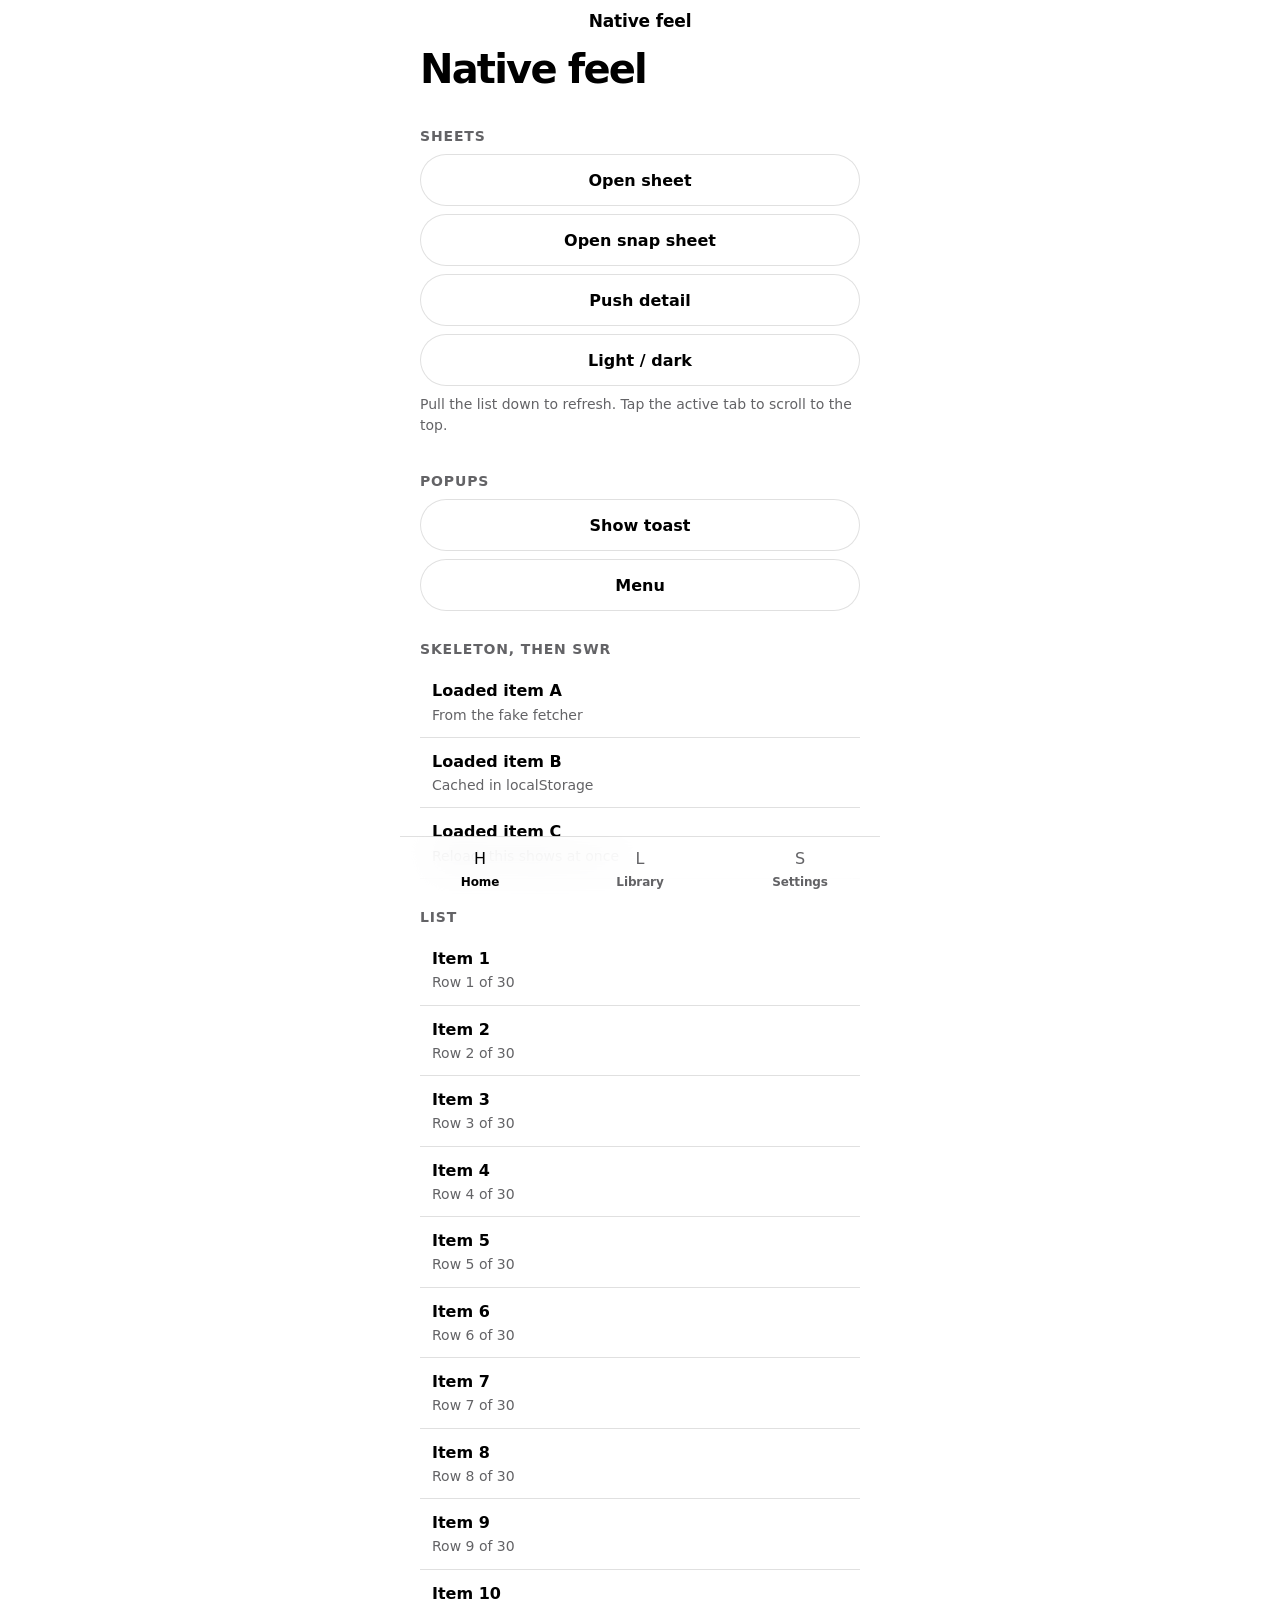
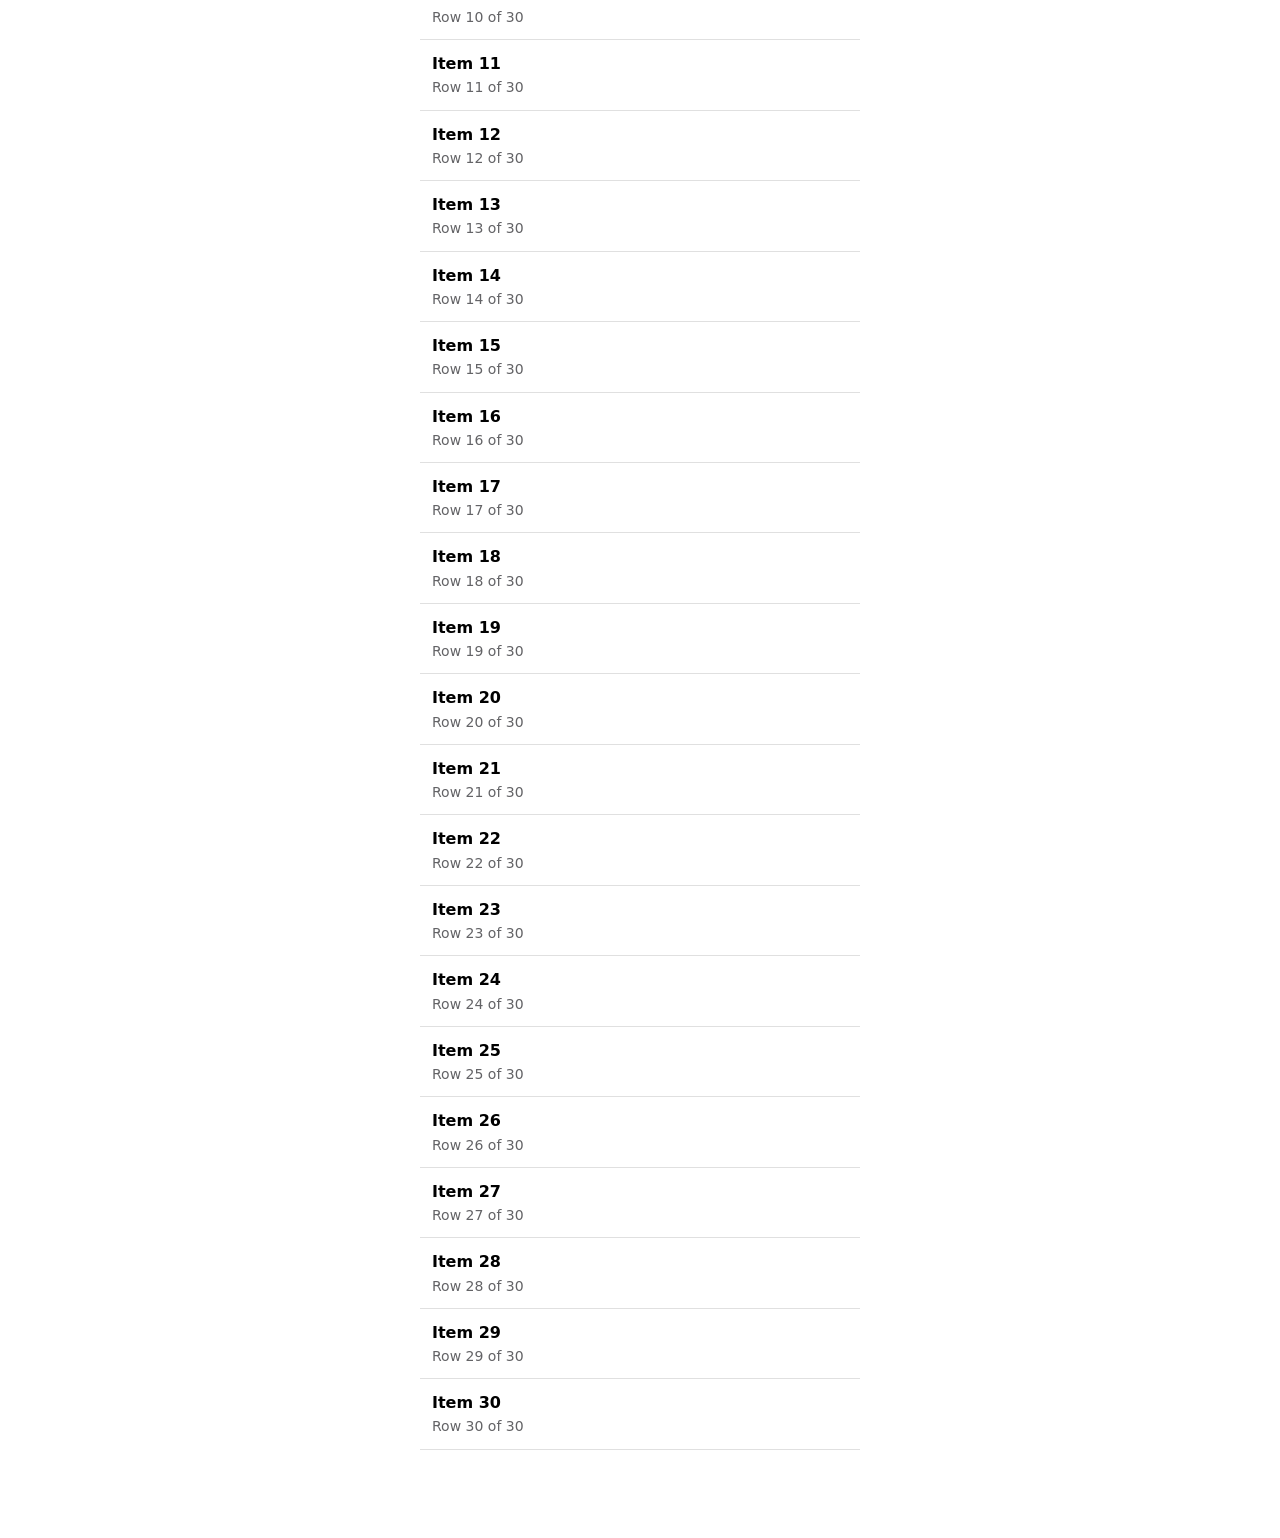
==== commit 4aff5372: "feat: tab bar motion, sheet close-from-drag, and popup pop (v0.7.0)" ====
--- a/demo/native/index.html
+++ b/demo/native/index.html
@@ -50,7 +50,9 @@
 <div id="tabbar-host"></div>
 
 <script src="../../frontend/ak-native.js"></script>
+<script src="../../frontend/ak-dom.js"></script>
 <script src="../../frontend/ak-sheet.js"></script>
+<script src="../../frontend/ak-toast.js"></script>
 <script src="../../frontend/ak-tabbar.js"></script>
 <script src="../../frontend/ak-transition.js"></script>
 <script src="../../frontend/ak-swr.js"></script>
--- a/frontend/ak-tokens.css
+++ b/frontend/ak-tokens.css
@@ -137,6 +137,7 @@
   --ak-phone: 480px;
   --ak-tab: calc(64px + env(safe-area-inset-bottom, 0px));
   --ak-tap: 44px;
+  --ak-tab-icon-size: 26px;
   --ak-sheet-margin: 12px;
 
   /*
@@ -156,6 +157,8 @@
   --ak-duration: 120ms;
   --ak-duration-press: 80ms;
   --ak-duration-sheet: 220ms;
+  --ak-pop-duration: 140ms;
+  --ak-pop-ease: cubic-bezier(0.2, 0.9, 0.3, 1);
 }
 
 /* Light phone. Colours only. */
--- a/frontend/ak-components.css
+++ b/frontend/ak-components.css
@@ -436,6 +436,51 @@
 .ak-tab-label { font-size: 12px; font-weight: var(--ak-fw); letter-spacing: -0.01em; }
 .ak-tab .ak-badge { position: absolute; top: 4px; right: 6px; }
 
+/*
+ * Tab icon. AppKit.tabbar puts .ak-tab-icon on every icon (a string icon is
+ * wrapped in a span). The size is --ak-tab-icon-size. Pressing a tab dips the
+ * icon, not the button, so the tap target stays put. This works without
+ * html.ak-native. ak-native.css only keeps the button from dimming.
+ */
+.ak-tab-icon {
+  display: inline-flex;
+  align-items: center;
+  justify-content: center;
+  flex: none;
+  width: var(--ak-tab-icon-size);
+  height: var(--ak-tab-icon-size);
+  line-height: 1;
+}
+.ak-tabbar .ak-tab .ak-tab-icon {
+  transition: transform var(--ak-duration) var(--ak-ease-spring);
+}
+.ak-tabbar .ak-tab:active .ak-tab-icon {
+  transform: scale(0.9);
+  transition-duration: var(--ak-duration-press);
+  transition-timing-function: ease-out;
+}
+
+/*
+ * Landing on a tab. AppKit.tabbar adds .ak-tab-in to the tab that was just
+ * selected and removes it when the animation ends. .ak-page-in is for the page
+ * the app shows: opacity only, no transform, so nothing measured moves.
+ */
+@keyframes ak-tab-in { from { color: var(--ak-muted); } to { color: var(--ak-text); } }
+@keyframes ak-tab-icon-in { from { transform: scale(0.86); } to { transform: scale(1); } }
+@keyframes ak-page-in { from { opacity: 0; } to { opacity: 1; } }
+@media (prefers-reduced-motion: no-preference) {
+  .ak-tab.ak-tab-in { animation: ak-tab-in 180ms ease-out; }
+  .ak-tab.ak-tab-in .ak-tab-icon { animation: ak-tab-icon-in 220ms var(--ak-ease-spring); }
+  .ak-page-in { animation: ak-page-in 160ms ease-out; }
+}
+@media (prefers-reduced-motion: reduce) {
+  .ak-tabbar .ak-tab .ak-tab-icon { transition: none; }
+  .ak-tabbar .ak-tab:active .ak-tab-icon { transform: none; }
+  .ak-tab.ak-tab-in,
+  .ak-tab.ak-tab-in .ak-tab-icon,
+  .ak-page-in { animation: none; }
+}
+
 .ak-screen-head {
   display: flex;
   align-items: center;
@@ -532,6 +577,37 @@
 .ak-toast-error, .ak-toast-danger { color: var(--ak-danger); }
 .ak-toast-success { color: var(--ak-success); }
 .ak-toast-warning { color: var(--ak-warning); }
+
+/*
+ * Popup pop. .ak-pop scales and fades in, .ak-pop-out is the reverse. Toasts
+ * and menus that are shown (.ak-card-menu without [hidden]) pop in by
+ * themselves. AppKit.pop.in / AppKit.pop.out (ak-dom.js) add the classes.
+ * Only transform and opacity, so nothing around the popup moves. The origin is
+ * the centre. Set transform-origin on your own popup for a menu under a button.
+ * Reduced motion: a fade, no scale.
+ */
+@keyframes ak-pop-in { from { opacity: 0; transform: scale(0.96); } to { opacity: 1; transform: scale(1); } }
+@keyframes ak-pop-out { from { opacity: 1; transform: scale(1); } to { opacity: 0; transform: scale(0.96); } }
+@keyframes ak-fade-out { from { opacity: 1; } to { opacity: 0; } }
+.ak-pop,
+.ak-toast,
+.ak-card-menu:not([hidden]) {
+  transform-origin: 50% 50%;
+  animation: ak-pop-in var(--ak-pop-duration) var(--ak-pop-ease);
+}
+.ak-pop.ak-pop-out,
+.ak-toast.ak-pop-out,
+.ak-card-menu.ak-pop-out {
+  animation: ak-pop-out var(--ak-pop-duration) var(--ak-pop-ease) both;
+}
+@media (prefers-reduced-motion: reduce) {
+  .ak-pop,
+  .ak-toast,
+  .ak-card-menu:not([hidden]) { animation-name: ak-fade-in; }
+  .ak-pop.ak-pop-out,
+  .ak-toast.ak-pop-out,
+  .ak-card-menu.ak-pop-out { animation-name: ak-fade-out; }
+}
 
 .ak-banner {
   display: flex;
--- a/frontend/ak-native.css
+++ b/frontend/ak-native.css
@@ -121,6 +121,16 @@
   opacity: 0.85;
   transform: scale(0.97);
   transition: none;
+}
+/*
+ * Tab bar items are not dimmed. The kit dips the icon instead (ak-components.css),
+ * so apps no longer override this. The button itself does not scale: that would
+ * move the tap target. More specific than the dim rule above, so it wins.
+ */
+html.ak-native .ak-tabbar .ak-tab:active {
+  opacity: 1;
+  transform: none;
+  filter: none;
 }
 
 @media (prefers-reduced-motion: reduce) {
